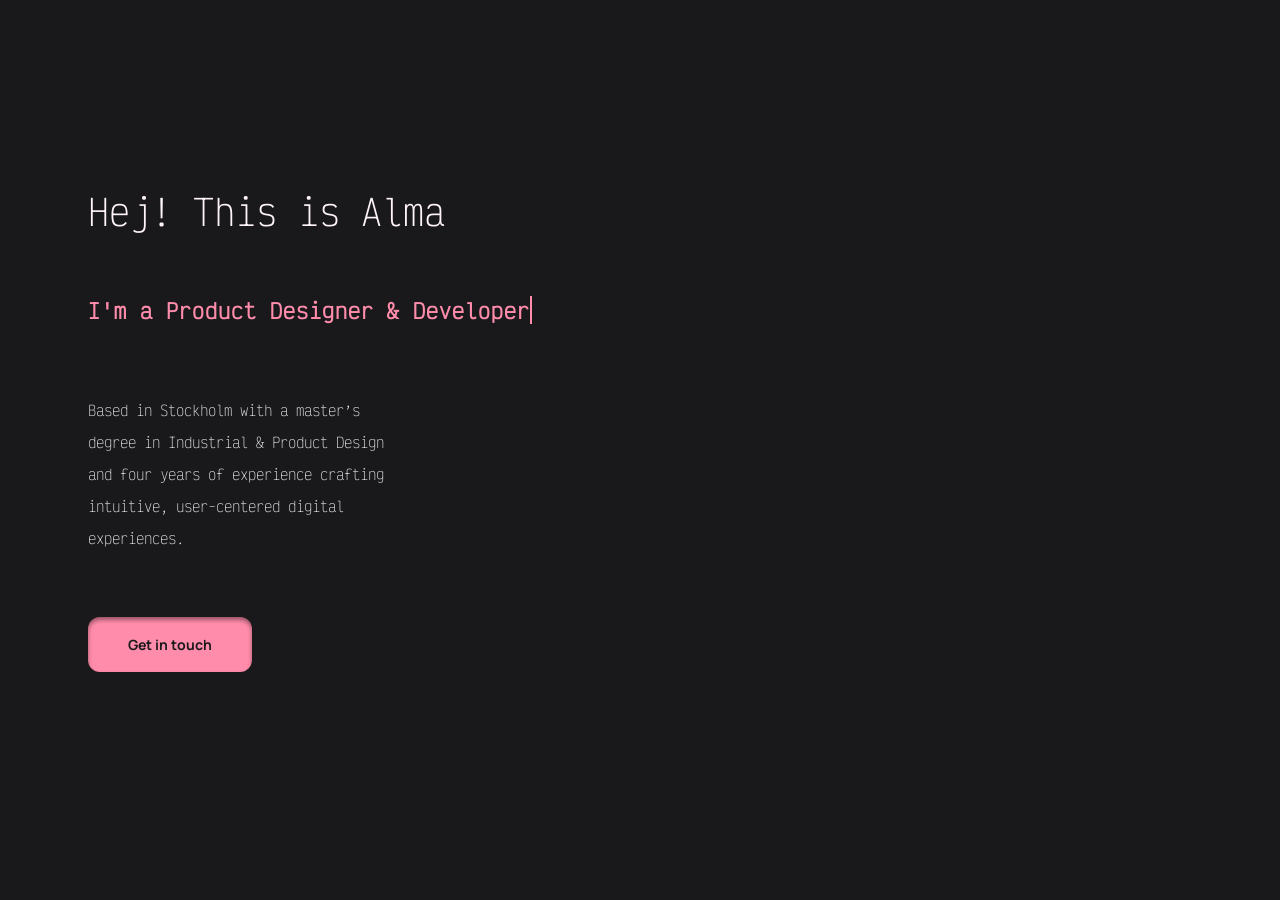
==== index.html @ 5e8067b2 "Portfolio-Hero text and CTA is done" ====
<!DOCTYPE html>
<html lang="en">
  <head>
    <meta charset="UTF-8" />
    <meta name="viewport" content="width=device-width" />
    <link rel="stylesheet" href="styles.css"/>
    <title>Alma_portfolio</title>
  </head>

  <body>
    <section>
     <h1>Hej! This is Alma</h1>
  
     <h2><span class="typing">I'm a Product Designer & Developer</span></h2>
     <p>Based in Stockholm with a master’s degree in Industrial & Product Design and four years of experience crafting intuitive, user-centered digital experiences. </p>
     <a href="mailto:alma.zanjaniyan@gmail.com" class="button" arial-label="get in touch button">Get in touch</a>
     
    </section>
    </body>


</html>
---- styles.css ----
@import url('https://fonts.googleapis.com/css2?family=Manrope:wght@200..800&family=Victor+Mono:ital,wght@0,100..700;1,100..700&display=swap');
html{
    font-size: clamp(14px, 1.1vw, 22px);
    font-family: Manrope, Arial, sans-serif;
    background-color: #19191C;
}

h1{
    font-family: Victor Mono, Arial, sans-serif;
    font-size: 2.5rem;
    font-weight: 120;
    color: #FFF4F7;
    padding-top: 158px;
    padding-left: 80px;
}

body {
    background-color: #19191C;
    font-family: Victor Mono, Arial, sans-serif;
    font-weight: 90;
  }
  
  h2 {
    font-size: 1.5rem;
    padding-top: 32px;
    padding-left: 80px;
  }
  
  .typing {
    color: #FF8CAA;
    display: inline-block;
    overflow: hidden;
    white-space: nowrap;
    border-right: 2px solid #FF8CAA;
    width: 0;
    animation: typing 3s steps(16) forwards;
  }

  @keyframes typing {
    from {
      width: 0;
    }
  
    to {
      width: 34ch;
    }
  }
p{
    font-size: 0.8 rem;
    color: #D9D9D9;
    padding-top: 48px;
    padding-left: 80px;
    padding-right: 860px;
    line-height: 32px;
}

.button {
    display: inline-block;
    padding: 18px 40px;
    background-color: #FF8CAA;
    color: #19191C;
    text-decoration: none;
    border-radius: 12px;
    font-family: Manrope, Arial, sans-serif;
    font-weight: 700;
    transition: background-color 0.3s ease;
    margin-left: 80px;
    margin-top: 48px;
    box-shadow: inset 0 3px 4px rgba(0, 0, 0, 0.4);
  }
  
  .button:hover {
    background-color: #FFCEDA;
  }
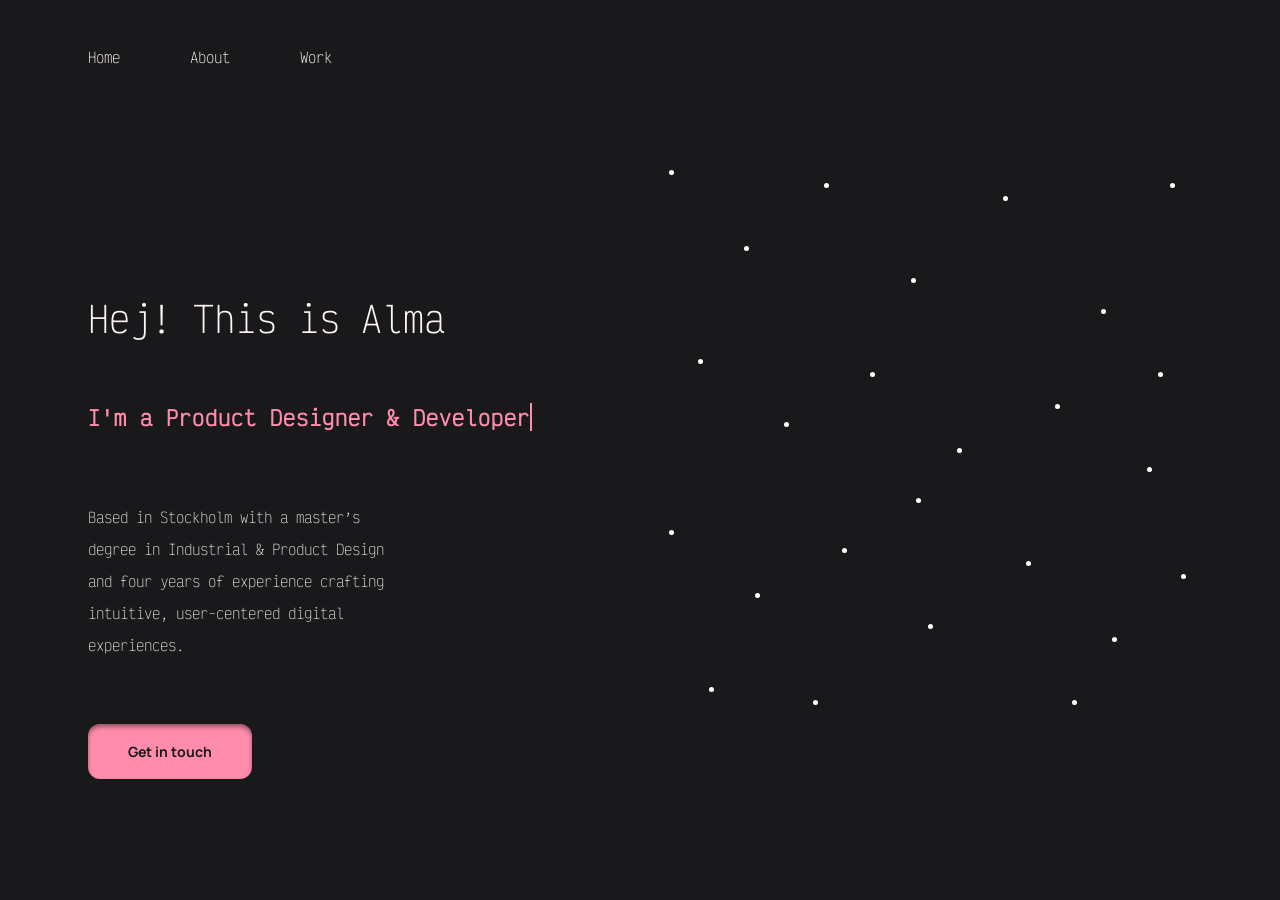
==== commit ed20ea9f: "Navbar and particles are done" ====
--- a/index.html
+++ b/index.html
@@ -8,14 +8,53 @@
   </head>
 
   <body>
+
+    <nav>
+        <ul class="nav-links">
+          <li><a href="#home">Home</a></li>
+          <li><a href="#about">About</a></li>
+          <li><a href="#work">Work</a></li>
+        </ul>
+      
+</nav>
     <section>
      <h1>Hej! This is Alma</h1>
   
      <h2><span class="typing">I'm a Product Designer & Developer</span></h2>
      <p>Based in Stockholm with a master’s degree in Industrial & Product Design and four years of experience crafting intuitive, user-centered digital experiences. </p>
      <a href="mailto:alma.zanjaniyan@gmail.com" class="button" arial-label="get in touch button">Get in touch</a>
-     
+
     </section>
+</div>
+
+<div class="particles">
+    <span></span>
+    <span></span>
+    <span></span>
+    <span></span>
+    <span></span>
+    <span></span>
+    <span></span>
+    <span></span>
+    <span></span>
+    <span></span>
+    <span></span>
+    <span></span>
+    <span></span>
+    <span></span>
+    <span></span>
+    <span></span>
+    <span></span>
+    <span></span>
+    <span></span>
+    <span></span>
+    <span></span>
+    <span></span>
+    <span></span>
+    <span></span>
+    <span></span>
+  </div>
+  
     </body>
 
 
--- a/styles.css
+++ b/styles.css
@@ -73,3 +73,228 @@
   .button:hover {
     background-color: #FFCEDA;
   }
+
+  nav {
+    display: flex;
+    justify-content: flex-start;
+    padding: 40px 80px;
+  }
+  
+  .nav-links {
+    display: flex;
+    gap: 70px;
+    list-style: none;
+    margin: 0;
+    padding: 0;
+  }
+  
+  .nav-links a {
+    color: #FFF4F7;
+    text-decoration: none;
+    font-family: Victor Mono, Arial, sans-serif;
+  }
+  
+  .nav-links a:hover {
+    color: #FF8CAA;
+  }
+  
+  .particles {
+    position: absolute;
+    top: 120px;
+    right: 5%;
+    width: 45%;
+    height: 70vh;
+    overflow: hidden;
+    pointer-events: none;
+  }
+  
+  .particles span {
+    position: absolute;
+    width: 5px;
+    height: 5px;
+    border-radius: 50%;
+    background: white;
+  
+    animation: float 5s ease-in-out infinite;
+  }
+  
+  
+  /* Particle positions */
+  
+  .particles span:nth-child(1) {
+    left: 5%;
+    top: 8%;
+  }
+  
+  .particles span:nth-child(2) {
+    left: 18%;
+    top: 20%;
+  }
+  
+  .particles span:nth-child(3) {
+    left: 32%;
+    top: 10%;
+  }
+  
+  .particles span:nth-child(4) {
+    left: 47%;
+    top: 25%;
+  }
+  
+  .particles span:nth-child(5) {
+    left: 63%;
+    top: 12%;
+  }
+  
+  .particles span:nth-child(6) {
+    left: 80%;
+    top: 30%;
+  }
+  
+  .particles span:nth-child(7) {
+    left: 92%;
+    top: 10%;
+  }
+  
+  .particles span:nth-child(8) {
+    left: 10%;
+    top: 38%;
+  }
+  
+  .particles span:nth-child(9) {
+    left: 25%;
+    top: 48%;
+  }
+  
+  .particles span:nth-child(10) {
+    left: 40%;
+    top: 40%;
+  }
+  
+  .particles span:nth-child(11) {
+    left: 55%;
+    top: 52%;
+  }
+  
+  .particles span:nth-child(12) {
+    left: 72%;
+    top: 45%;
+  }
+  
+  .particles span:nth-child(13) {
+    left: 88%;
+    top: 55%;
+  }
+  
+  .particles span:nth-child(14) {
+    left: 5%;
+    top: 65%;
+  }
+  
+  .particles span:nth-child(15) {
+    left: 20%;
+    top: 75%;
+  }
+  
+  .particles span:nth-child(16) {
+    left: 35%;
+    top: 68%;
+  }
+  
+  .particles span:nth-child(17) {
+    left: 50%;
+    top: 80%;
+  }
+  
+  .particles span:nth-child(18) {
+    left: 67%;
+    top: 70%;
+  }
+  
+  .particles span:nth-child(19) {
+    left: 82%;
+    top: 82%;
+  }
+  
+  .particles span:nth-child(20) {
+    left: 94%;
+    top: 72%;
+  }
+  
+  .particles span:nth-child(21) {
+    left: 12%;
+    top: 90%;
+  }
+  
+  .particles span:nth-child(22) {
+    left: 30%;
+    top: 92%;
+  }
+  
+  .particles span:nth-child(23) {
+    left: 48%;
+    top: 60%;
+  }
+  
+  .particles span:nth-child(24) {
+    left: 75%;
+    top: 92%;
+  }
+  
+  .particles span:nth-child(25) {
+    left: 90%;
+    top: 40%;
+  }
+
+  @keyframes float {
+    0% {
+      transform: translate(0, 0);
+    }
+  
+    50% {
+      transform: translate(30px, -40px);
+    }
+  
+    100% {
+      transform: translate(0, 0);
+    }
+  }
+  .particles span {
+    position: absolute;
+    width: 5px;
+    height: 5px;
+    border-radius: 50%;
+    background: white;
+  
+    animation: float 5s ease-in-out infinite;
+  }
+  .particles span:nth-child(1) {
+    animation-duration: 4s;
+  }
+  
+  .particles span:nth-child(2) {
+    animation-duration: 6s;
+  }
+  
+  .particles span:nth-child(3) {
+    animation-duration: 5s;
+  }
+  
+  .particles span:nth-child(4) {
+    animation-duration: 7s;
+  }
+  
+  .particles span:nth-child(5) {
+    animation-duration: 4.5s;
+  }
+  .particles span:nth-child(2) {
+    animation-delay: 1s;
+  }
+  
+  .particles span:nth-child(3) {
+    animation-delay: 2s;
+  }
+  
+  .particles span:nth-child(4) {
+    animation-delay: 0.5s;
+  }
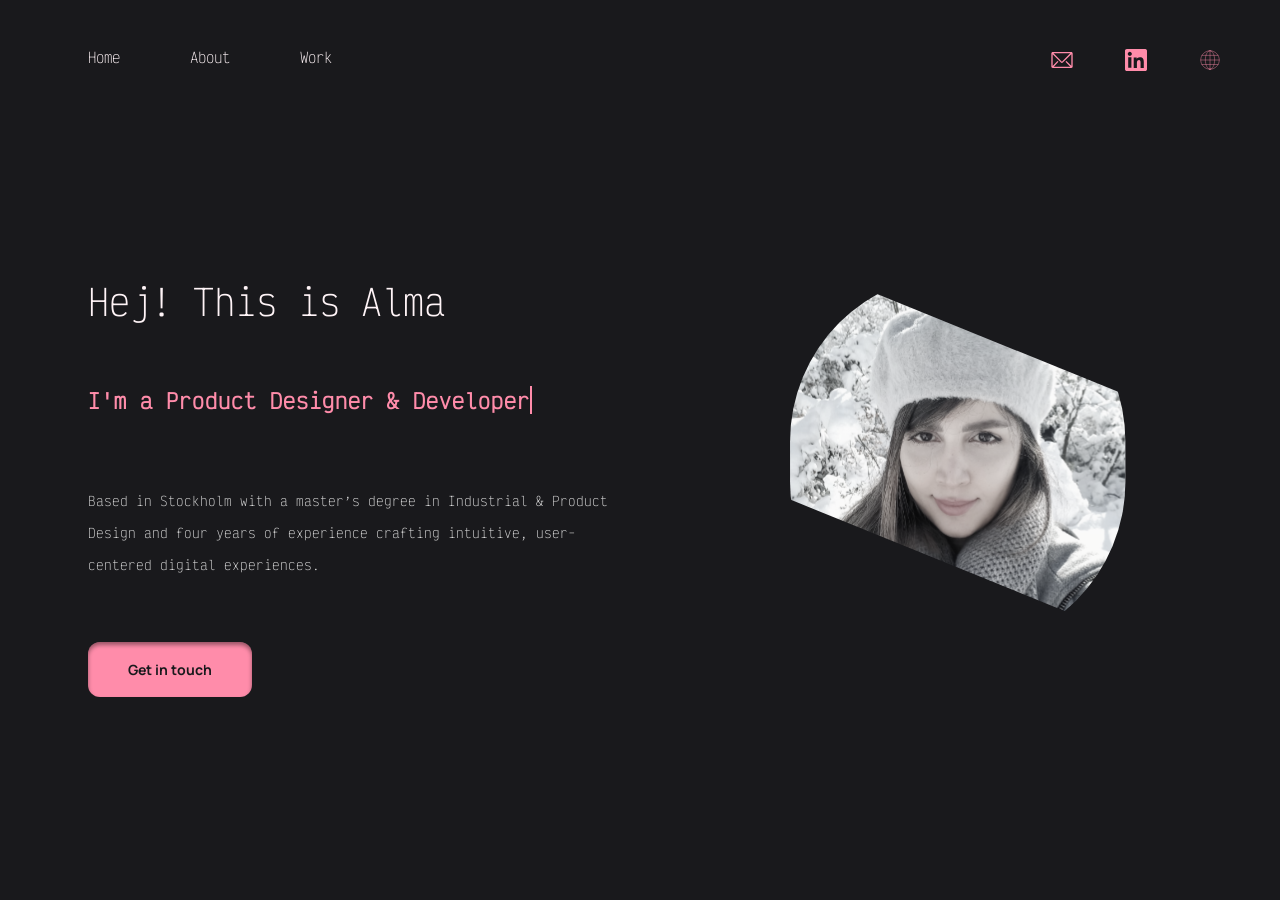
==== commit 3192fba0: "Social icons and responsiveness are done." ====
--- a/index.html
+++ b/index.html
@@ -10,52 +10,100 @@
   <body>
 
     <nav>
-        <ul class="nav-links">
-          <li><a href="#home">Home</a></li>
-          <li><a href="#about">About</a></li>
-          <li><a href="#work">Work</a></li>
-        </ul>
-      
-</nav>
-    <section>
-     <h1>Hej! This is Alma</h1>
+      <ul class="nav-links">
+        <li><a href="#home">Home</a></li>
+        <li><a href="#about">About</a></li>
+        <li><a href="#work">Work</a></li>
+      </ul>
   
-     <h2><span class="typing">I'm a Product Designer & Developer</span></h2>
-     <p>Based in Stockholm with a master’s degree in Industrial & Product Design and four years of experience crafting intuitive, user-centered digital experiences. </p>
-     <a href="mailto:alma.zanjaniyan@gmail.com" class="button" arial-label="get in touch button">Get in touch</a>
+      <div class="social-links">
+        <a href="mailto:alma.zanjaniyan@gmail.com">
+          <img src="Email icon.svg" aria-label="Send an email to Alma" class="social-icon">
+        </a>
+  
+        <a href="https://www.linkedin.com/in/alma-zanjanian">
+          <img src="Linkedin icon.svg" aria-label="Go to Alma's LinkedIn" class="social-icon">
+        </a>
+  
+        <a href="https://almauxdesign.com/">
+          <img src="Website icon.svg" aria-label="Go to Alma's website" class="social-icon">
+        </a>
+      </div>
+    </nav>
+  
+  
+    <div class="hero-visual">
+  
+      <img src="Mask portrait b&w.svg" alt="A photo of Alma" class="portrait">
+  
+      <div class="particles-container">
+        <span></span> 
+        <span></span> 
+        <span></span> 
+        <span></span> 
+        <span></span> 
+        <span></span> 
+        <span></span> 
+        <span></span> 
+        <span></span> 
+        <span></span> 
+        <span></span> 
+        <span></span> 
+        <span></span> 
+        <span></span> 
+        <span></span> 
+        <span></span> 
+        <span></span> 
+        <span></span> 
+        <span></span> 
+        <span></span> 
+        <span></span> 
+        <span></span> 
+        <span></span> 
+        <span></span> 
+        <span></span> 
+        <span></span> 
+        <span></span> 
+        <span></span> 
+        <span></span> 
+        <span></span> 
+        <span></span> 
+        <span></span> 
+        <span></span> 
+        <span></span> 
+        <span></span> 
+        <span></span> 
+        <span></span>
 
+      </div>
+  
+    </div>
+  
+  
+    <section class="hero-text">
+  
+      <h1>Hej! This is Alma</h1>
+  
+      <h2>
+        <span class="typing">I'm a Product Designer & Developer</span>
+      </h2>
+  
+      <p>
+        Based in Stockholm with a master’s degree in Industrial & Product Design
+        and four years of experience crafting intuitive, user-centered digital
+        experiences.
+      </p>
+  
+      <a 
+        href="mailto:alma.zanjaniyan@gmail.com" 
+        class="button"
+      >
+        Get in touch
+      </a>
+  
     </section>
-</div>
-
-<div class="particles">
-    <span></span>
-    <span></span>
-    <span></span>
-    <span></span>
-    <span></span>
-    <span></span>
-    <span></span>
-    <span></span>
-    <span></span>
-    <span></span>
-    <span></span>
-    <span></span>
-    <span></span>
-    <span></span>
-    <span></span>
-    <span></span>
-    <span></span>
-    <span></span>
-    <span></span>
-    <span></span>
-    <span></span>
-    <span></span>
-    <span></span>
-    <span></span>
-    <span></span>
-  </div>
   
-    </body>
+  </body>
 
 
 </html>
--- a/styles.css
+++ b/styles.css
@@ -8,10 +8,10 @@
 
 h1{
     font-family: Victor Mono, Arial, sans-serif;
-    font-size: 2.5rem;
+    font-size: clamp(1.5rem, 3vw, 2.5rem);
     font-weight: 120;
     color: #FFF4F7;
-    padding-top: 158px;
+    padding-top: 132px;
     padding-left: 80px;
 }
 
@@ -22,7 +22,7 @@
   }
   
   h2 {
-    font-size: 1.5rem;
+    font-size: clamp(0.9rem, 1.8vw, 1.5rem);
     padding-top: 32px;
     padding-left: 80px;
   }
@@ -47,11 +47,11 @@
     }
   }
 p{
-    font-size: 0.8 rem;
+    font-size: 0.9rem;
     color: #D9D9D9;
     padding-top: 48px;
     padding-left: 80px;
-    padding-right: 860px;
+    max-width: 550px;
     line-height: 32px;
 }
 
@@ -97,30 +97,89 @@
   .nav-links a:hover {
     color: #FF8CAA;
   }
-  
-  .particles {
+
+  .navbar {
+    display: flex;
+    justify-content: space-between;
+    align-items: center;
+    padding: 40px 80px;
+  }
+  
+  .nav-links {
+    display: flex;
+    gap: 70px;
+    list-style: none;
+    margin: 0;
+    padding: 0;
+  }
+  
+  .nav-links a {
+    color: #FFF4F7;
+    text-decoration: none;
+    font-family: Victor Mono, Arial, sans-serif;
+  }
+  
+  .nav-links a:hover{
+    color: #FF8CAA;
+  }
+
+  .social-links {
+    display: flex;
+    gap: 50px;
+    list-style: none;
+    margin-left: 65%;
+  }
+
+  .social-icon{
+    width: 24px;
+    height: 24px;
+  }
+
+  .hero-visual {
     position: absolute;
     top: 120px;
     right: 5%;
     width: 45%;
     height: 70vh;
-    overflow: hidden;
-    pointer-events: none;
-  }
-  
-  .particles span {
+    max-width: 700px;
+  }
+
+  .portrait {
     position: absolute;
-    width: 5px;
-    height: 5px;
+
+    width: min(700px, 100%);
+    height: auto;
+
+    left: 50%;
+    top: 50%;
+
+    transform: translate(-50%, -50%);
+
+    z-index: 1;
+}
+
+.particles-container{
+  position: absolute;
+  inset: 0;
+
+  width: 100%;
+  height: 100%;
+
+  overflow: hidden;
+  pointer-events: none;
+
+  z-index: 2;
+}
+  
+.particles span {
+    position: absolute;
+    width: 6px;
+    height: 6px;
     border-radius: 50%;
     background: white;
-  
     animation: float 5s ease-in-out infinite;
   }
-  
-  
-  /* Particle positions */
-  
+
   .particles span:nth-child(1) {
     left: 5%;
     top: 8%;
@@ -167,13 +226,13 @@
   }
   
   .particles span:nth-child(10) {
-    left: 40%;
-    top: 40%;
+    left: 42%;
+    top: 44%;
   }
   
   .particles span:nth-child(11) {
-    left: 55%;
-    top: 52%;
+    left: 35%;
+    top: 72%;
   }
   
   .particles span:nth-child(12) {
@@ -223,12 +282,13 @@
   
   .particles span:nth-child(21) {
     left: 12%;
-    top: 90%;
-  }
+    top: 78.5%;
+
+ }
   
   .particles span:nth-child(22) {
     left: 30%;
-    top: 92%;
+    top: 82%;
   }
   
   .particles span:nth-child(23) {
@@ -246,6 +306,56 @@
     top: 40%;
   }
 
+ .particles span:nth-child(26) {
+    left: 38%;
+    top: 52%;
+  }
+
+  .particles span:nth-child(27) {
+    left: 70%;
+    top: 40%;
+  }
+
+  .particles span:nth-child(28) {
+    left: 10%;
+    top: 25%;
+  }
+
+  .particles span:nth-child(29) {
+    left: 55%;
+    top: 30%;
+  }
+
+  .particles span:nth-child(30) {
+    left: 53%;
+    top: 76%;
+  }
+
+  .particles span:nth-child(31) {
+    left: 24%;
+    top: 28%;
+  }
+
+  .particles span:nth-child(32) {
+    left: 82%;
+    top: 36%;
+  }
+
+  .particles span:nth-child(33) {
+    left: 60%;
+    top: 56%;
+  }
+
+  .particles span:nth-child(34) {
+    left: 11%;
+    top: 39%;
+  }
+
+  .particles span:nth-child(35) {
+    left: 67%;
+    top: 63%;
+}
+
   @keyframes float {
     0% {
       transform: translate(0, 0);
@@ -259,21 +369,12 @@
       transform: translate(0, 0);
     }
   }
-  .particles span {
-    position: absolute;
-    width: 5px;
-    height: 5px;
-    border-radius: 50%;
-    background: white;
-  
-    animation: float 5s ease-in-out infinite;
-  }
   .particles span:nth-child(1) {
+    animation-duration: 2.5s;
+  }
+  
+  .particles span:nth-child(2) {
     animation-duration: 4s;
-  }
-  
-  .particles span:nth-child(2) {
-    animation-duration: 6s;
   }
   
   .particles span:nth-child(3) {
@@ -281,20 +382,225 @@
   }
   
   .particles span:nth-child(4) {
-    animation-duration: 7s;
+    animation-duration: 4s;
   }
   
   .particles span:nth-child(5) {
     animation-duration: 4.5s;
   }
-  .particles span:nth-child(2) {
+  .particles span:nth-child(6) {
     animation-delay: 1s;
   }
   
-  .particles span:nth-child(3) {
+  .particles span:nth-child(7) {
     animation-delay: 2s;
   }
   
-  .particles span:nth-child(4) {
-    animation-delay: 0.5s;
+  .particles span:nth-child(8) {
+    animation-delay: 0.5s;
+  }
+
+  .particles span:nth-child(9) {
+    animation-delay: 0.8s;
+  }
+
+  .particles span:nth-child(10) {
+    animation-delay: 2s;
+  }
+
+  .particles span:nth-child(11) {
+    animation-delay: 2s;
+  }
+
+  .particles span:nth-child(12) {
+    animation-delay: 1s;
+  }
+
+  .particles span:nth-child(13) {
+    animation-delay: 2s;
+  }
+
+  .particles span:nth-child(14) {
+    animation-delay: 0.5s;
+  }
+
+  .particles span:nth-child(15) {
+    animation-delay: 0.5s;
+  }
+
+  .particles span:nth-child(16) {
+    animation-delay: 0.7s;
+  }
+
+  .particles span:nth-child(17) {
+    animation-delay: 1.5s;
+  }
+
+  .particles span:nth-child(18) {
+    animation-delay: 0.5s;
+  }
+
+  .particles span:nth-child(19) {
+    animation-delay: 0.5s;
+  }
+
+  .particles span:nth-child(20) {
+    animation-delay: 2s;
+  }
+
+  .particles span:nth-child(21) {
+    animation-delay: 2.5s;
+  }
+
+  .particles span:nth-child(22) {
+    animation-delay: 0.5s;
+  }
+
+  .particles span:nth-child(23) {
+    animation-delay: 2.5s;
+  }
+
+  .particles span:nth-child(24) {
+    animation-delay: 0.5s;
+  }
+
+  .particles span:nth-child(25) {
+    animation-delay: 1.5s;
+  }
+
+  .particles span:nth-child(26) {
+    animation-delay: 0.5s;
+  }
+
+  .particles span:nth-child(27) {
+    animation-delay: 0.5s;
+  }
+
+  .particles span:nth-child(28) {
+    animation-delay: 0.5s;
+  }
+
+  .particles span:nth-child(29) {
+    animation-delay: 0.5s;
+  }
+
+  .particles span:nth-child(30) {
+    animation-delay: 0.5s;
+  }
+
+  .particles span:nth-child(31) {
+    animation-delay: 0.5s;
+  }
+
+  .particles span:nth-child(32) {
+    animation-delay: 0.5s;
+  }
+
+  .particles span:nth-child(33) {
+    animation-delay: 0.5s;
+  }
+
+  .particles span:nth-child(34) {
+    animation-delay: 0.5s;
+  }
+
+  .particles span:nth-child(35) {
+    animation-delay: 0.5s;
+  }
+
+
+  @media (max-width: 600px) {
+
+    nav {
+      padding: 25px;
+      align-items: center;
+    }
+  
+    .nav-links {
+      gap: 32px;
+    }
+  
+    .nav-links a {
+      font-size: 0.90rem;
+    }
+  
+    .social-links {
+      gap: 32px;
+      margin-left: auto;
+    }
+  
+    .social-icon {
+      width: 18px;
+      height: 18px;
+    }
+  
+  
+    .hero-visual {
+      position: relative;
+  
+      top: auto;
+      right: auto;
+  
+      width: 100%;
+      height: 260px;
+  
+      margin-top: 22px;
+    }
+  
+    .portrait {
+      width: 400px;
+      height: auto;
+  
+      left: 50%;
+      top: 50%;
+  
+      transform: translate(-50%, -50%);
+    }
+  
+    .particles-container{
+      width: 100%;
+      height: 100%;
+    }
+  
+    .particles span {
+      width: 3px;
+      height: 3px;
+    }
+  
+    h1 {
+      font-size: 1.40rem;
+  
+      padding-top: 18px;
+      padding-left: 25px;
+      padding-right: 25px;
+    }
+  
+    h2 {
+      font-size: 1.1rem;
+  
+      padding-top: 18px;
+      padding-left: 25px;
+      padding-right: 25px;
+    }
+  
+    p {
+      font-size: 0.9rem;
+  
+      padding-top: 20px;
+      padding-left: 25px;
+      padding-right: 25px;
+  
+      line-height: 24px;
+    }
+  
+    .button {
+      font-size: 1rem;
+  
+      padding: 10px 22px;
+  
+      margin-left: 37%;  
+      margin-bottom: 8%;
+      margin-top: 5%;
+      border-radius: 8px;
+    }
   }
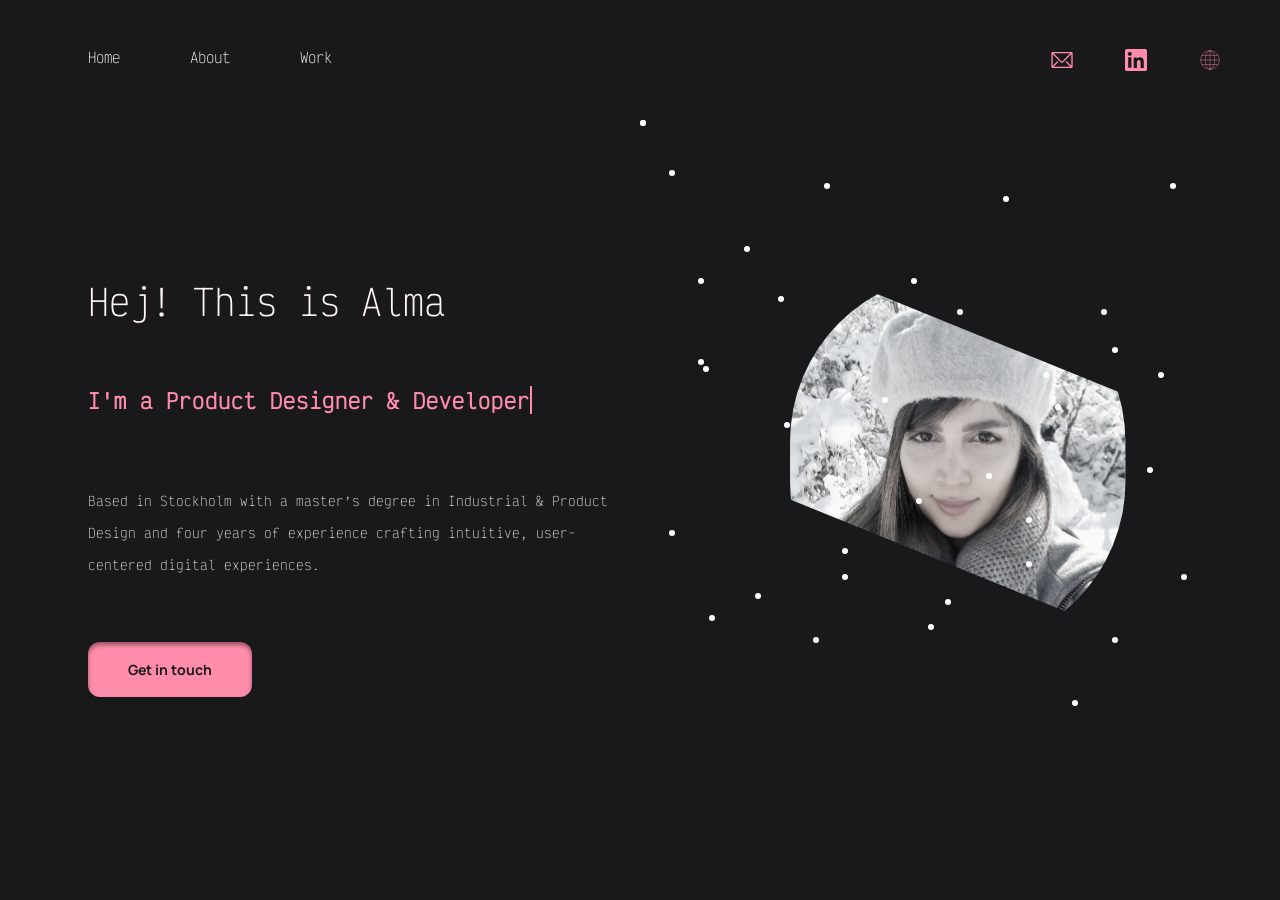
==== commit ae31f284: "About me page is done" ====
--- a/index.html
+++ b/index.html
@@ -11,9 +11,9 @@
 
     <nav>
       <ul class="nav-links">
-        <li><a href="#home">Home</a></li>
-        <li><a href="#about">About</a></li>
-        <li><a href="#work">Work</a></li>
+        <li><a href="index.html">Home</a></li>
+        <li><a href="about.html">About</a></li>
+        <li><a href="work.html">Work</a></li>
       </ul>
   
       <div class="social-links">
@@ -82,13 +82,13 @@
   
     <section class="hero-text">
   
-      <h1>Hej! This is Alma</h1>
+      <h1 class="hero-title">Hej! This is Alma</h1>
   
-      <h2>
+      <h2 class="hero-subtitle">
         <span class="typing">I'm a Product Designer & Developer</span>
       </h2>
   
-      <p>
+      <p class="hero-description">
         Based in Stockholm with a master’s degree in Industrial & Product Design
         and four years of experience crafting intuitive, user-centered digital
         experiences.
--- a/styles.css
+++ b/styles.css
@@ -6,7 +6,7 @@
     background-color: #19191C;
 }
 
-h1{
+.hero-title {
     font-family: Victor Mono, Arial, sans-serif;
     font-size: clamp(1.5rem, 3vw, 2.5rem);
     font-weight: 120;
@@ -21,11 +21,11 @@
     font-weight: 90;
   }
   
-  h2 {
+.hero-subtitle {
     font-size: clamp(0.9rem, 1.8vw, 1.5rem);
     padding-top: 32px;
     padding-left: 80px;
-  }
+}
   
   .typing {
     color: #FF8CAA;
@@ -46,7 +46,8 @@
       width: 34ch;
     }
   }
-p{
+
+  .hero-description {
     font-size: 0.9rem;
     color: #D9D9D9;
     padding-top: 48px;
@@ -171,7 +172,7 @@
   z-index: 2;
 }
   
-.particles span {
+.particles-container span {
     position: absolute;
     width: 6px;
     height: 6px;
@@ -180,178 +181,178 @@
     animation: float 5s ease-in-out infinite;
   }
 
-  .particles span:nth-child(1) {
+  .particles-container span:nth-child(1) {
     left: 5%;
     top: 8%;
   }
   
-  .particles span:nth-child(2) {
+  .particles-container span:nth-child(2) {
     left: 18%;
     top: 20%;
   }
   
-  .particles span:nth-child(3) {
+  .particles-container span:nth-child(3) {
     left: 32%;
     top: 10%;
   }
   
-  .particles span:nth-child(4) {
+  .particles-container span:nth-child(4) {
     left: 47%;
     top: 25%;
   }
   
-  .particles span:nth-child(5) {
+  .particles-container span:nth-child(5) {
     left: 63%;
     top: 12%;
   }
   
-  .particles span:nth-child(6) {
+  .particles-container span:nth-child(6) {
     left: 80%;
     top: 30%;
   }
   
-  .particles span:nth-child(7) {
+  .particles-container span:nth-child(7) {
     left: 92%;
     top: 10%;
   }
   
-  .particles span:nth-child(8) {
+  .particles-container span:nth-child(8) {
     left: 10%;
     top: 38%;
   }
   
-  .particles span:nth-child(9) {
+  .particles-container span:nth-child(9) {
     left: 25%;
     top: 48%;
   }
   
-  .particles span:nth-child(10) {
+  .particles-container span:nth-child(10) {
     left: 42%;
     top: 44%;
   }
   
-  .particles span:nth-child(11) {
+  .particles-container span:nth-child(11) {
     left: 35%;
     top: 72%;
   }
   
-  .particles span:nth-child(12) {
+  .particles-container span:nth-child(12) {
     left: 72%;
     top: 45%;
   }
   
-  .particles span:nth-child(13) {
+  .particles-container span:nth-child(13) {
     left: 88%;
     top: 55%;
   }
   
-  .particles span:nth-child(14) {
+  .particles-container span:nth-child(14) {
     left: 5%;
     top: 65%;
   }
   
-  .particles span:nth-child(15) {
+  .particles-container span:nth-child(15) {
     left: 20%;
     top: 75%;
   }
   
-  .particles span:nth-child(16) {
+  .particles-container span:nth-child(16) {
     left: 35%;
     top: 68%;
   }
   
-  .particles span:nth-child(17) {
+  .particles-container span:nth-child(17) {
     left: 50%;
     top: 80%;
   }
   
-  .particles span:nth-child(18) {
+  .particles-container span:nth-child(18) {
     left: 67%;
     top: 70%;
   }
   
-  .particles span:nth-child(19) {
+  .particles-container span:nth-child(19) {
     left: 82%;
     top: 82%;
   }
   
-  .particles span:nth-child(20) {
+  .particles-container span:nth-child(20) {
     left: 94%;
     top: 72%;
   }
   
-  .particles span:nth-child(21) {
+  .particles-container span:nth-child(21) {
     left: 12%;
     top: 78.5%;
 
  }
   
-  .particles span:nth-child(22) {
+  .particles-container span:nth-child(22) {
     left: 30%;
     top: 82%;
   }
   
-  .particles span:nth-child(23) {
+  .particles-container span:nth-child(23) {
     left: 48%;
     top: 60%;
   }
   
-  .particles span:nth-child(24) {
+  .particles-container span:nth-child(24) {
     left: 75%;
     top: 92%;
   }
   
-  .particles span:nth-child(25) {
+  .particles-container span:nth-child(25) {
     left: 90%;
     top: 40%;
   }
 
- .particles span:nth-child(26) {
+ .particles-container span:nth-child(26) {
     left: 38%;
     top: 52%;
   }
 
-  .particles span:nth-child(27) {
+  .particles-container span:nth-child(27) {
     left: 70%;
     top: 40%;
   }
 
-  .particles span:nth-child(28) {
+  .particles-container span:nth-child(28) {
     left: 10%;
     top: 25%;
   }
 
-  .particles span:nth-child(29) {
+  .particles-container span:nth-child(29) {
     left: 55%;
     top: 30%;
   }
 
-  .particles span:nth-child(30) {
+  .particles-container span:nth-child(30) {
     left: 53%;
     top: 76%;
   }
 
-  .particles span:nth-child(31) {
+  .particles-container span:nth-child(31) {
     left: 24%;
     top: 28%;
   }
 
-  .particles span:nth-child(32) {
+  .particles-container span:nth-child(32) {
     left: 82%;
     top: 36%;
   }
 
-  .particles span:nth-child(33) {
+  .particles-container span:nth-child(33) {
     left: 60%;
     top: 56%;
   }
 
-  .particles span:nth-child(34) {
+  .particles-container span:nth-child(34) {
     left: 11%;
     top: 39%;
   }
 
-  .particles span:nth-child(35) {
+  .particles-container span:nth-child(35) {
     left: 67%;
     top: 63%;
 }
@@ -369,142 +370,142 @@
       transform: translate(0, 0);
     }
   }
-  .particles span:nth-child(1) {
+  .particles-container span:nth-child(1) {
     animation-duration: 2.5s;
   }
   
-  .particles span:nth-child(2) {
+  .particles-container span:nth-child(2) {
     animation-duration: 4s;
   }
   
-  .particles span:nth-child(3) {
+  .particles-container span:nth-child(3) {
     animation-duration: 5s;
   }
   
-  .particles span:nth-child(4) {
+  .particles-container span:nth-child(4) {
     animation-duration: 4s;
   }
   
-  .particles span:nth-child(5) {
+  .particles-container span:nth-child(5) {
     animation-duration: 4.5s;
   }
-  .particles span:nth-child(6) {
+  .particles-container span:nth-child(6) {
     animation-delay: 1s;
   }
   
-  .particles span:nth-child(7) {
+  .particles-container span:nth-child(7) {
     animation-delay: 2s;
   }
   
-  .particles span:nth-child(8) {
-    animation-delay: 0.5s;
-  }
-
-  .particles span:nth-child(9) {
+  .particles-container span:nth-child(8) {
+    animation-delay: 0.5s;
+  }
+
+  .particles-container span:nth-child(9) {
     animation-delay: 0.8s;
   }
 
-  .particles span:nth-child(10) {
+  .particles-container span:nth-child(10) {
     animation-delay: 2s;
   }
 
-  .particles span:nth-child(11) {
+  .particles-container span:nth-child(11) {
     animation-delay: 2s;
   }
 
-  .particles span:nth-child(12) {
+  .particles-container span:nth-child(12) {
     animation-delay: 1s;
   }
 
-  .particles span:nth-child(13) {
+  .particles-container span:nth-child(13) {
     animation-delay: 2s;
   }
 
-  .particles span:nth-child(14) {
-    animation-delay: 0.5s;
-  }
-
-  .particles span:nth-child(15) {
-    animation-delay: 0.5s;
-  }
-
-  .particles span:nth-child(16) {
+  .particles-container span:nth-child(14) {
+    animation-delay: 0.5s;
+  }
+
+  .particles-container span:nth-child(15) {
+    animation-delay: 0.5s;
+  }
+
+  .particles-container span:nth-child(16) {
     animation-delay: 0.7s;
   }
 
-  .particles span:nth-child(17) {
+  .particles-container span:nth-child(17) {
     animation-delay: 1.5s;
   }
 
-  .particles span:nth-child(18) {
-    animation-delay: 0.5s;
-  }
-
-  .particles span:nth-child(19) {
-    animation-delay: 0.5s;
-  }
-
-  .particles span:nth-child(20) {
+  .particles-container span:nth-child(18) {
+    animation-delay: 0.5s;
+  }
+
+  .particles-container span:nth-child(19) {
+    animation-delay: 0.5s;
+  }
+
+  .particles-container span:nth-child(20) {
     animation-delay: 2s;
   }
 
-  .particles span:nth-child(21) {
+  .particles-container span:nth-child(21) {
     animation-delay: 2.5s;
   }
 
-  .particles span:nth-child(22) {
-    animation-delay: 0.5s;
-  }
-
-  .particles span:nth-child(23) {
+  .particles-container span:nth-child(22) {
+    animation-delay: 0.5s;
+  }
+
+  .particles-container span:nth-child(23) {
     animation-delay: 2.5s;
   }
 
-  .particles span:nth-child(24) {
-    animation-delay: 0.5s;
-  }
-
-  .particles span:nth-child(25) {
+  .particles-container span:nth-child(24) {
+    animation-delay: 0.5s;
+  }
+
+  .particles-container span:nth-child(25) {
     animation-delay: 1.5s;
   }
 
-  .particles span:nth-child(26) {
-    animation-delay: 0.5s;
-  }
-
-  .particles span:nth-child(27) {
-    animation-delay: 0.5s;
-  }
-
-  .particles span:nth-child(28) {
-    animation-delay: 0.5s;
-  }
-
-  .particles span:nth-child(29) {
-    animation-delay: 0.5s;
-  }
-
-  .particles span:nth-child(30) {
-    animation-delay: 0.5s;
-  }
-
-  .particles span:nth-child(31) {
-    animation-delay: 0.5s;
-  }
-
-  .particles span:nth-child(32) {
-    animation-delay: 0.5s;
-  }
-
-  .particles span:nth-child(33) {
-    animation-delay: 0.5s;
-  }
-
-  .particles span:nth-child(34) {
-    animation-delay: 0.5s;
-  }
-
-  .particles span:nth-child(35) {
+  .particles-container span:nth-child(26) {
+    animation-delay: 0.5s;
+  }
+
+  .particles-container span:nth-child(27) {
+    animation-delay: 0.5s;
+  }
+
+  .particles-container span:nth-child(28) {
+    animation-delay: 0.5s;
+  }
+
+  .particles-container span:nth-child(29) {
+    animation-delay: 0.5s;
+  }
+
+  .particles-container span:nth-child(30) {
+    animation-delay: 0.5s;
+  }
+
+  .particles-container span:nth-child(31) {
+    animation-delay: 0.5s;
+  }
+
+  .particles-container span:nth-child(32) {
+    animation-delay: 0.5s;
+  }
+
+  .particles-container span:nth-child(33) {
+    animation-delay: 0.5s;
+  }
+
+  .particles-container span:nth-child(34) {
+    animation-delay: 0.5s;
+  }
+
+  .particles-container span:nth-child(35) {
     animation-delay: 0.5s;
   }
 
@@ -603,4 +604,81 @@
       margin-top: 5%;
       border-radius: 8px;
     }
-  }+  }
+
+  .portrait-about{
+    top: 14%;
+    left: 52%;
+    position: absolute;
+    width: min(650px, 100%);
+    height: min(730px, 100%);
+
+  }
+
+  .about-title {
+    font-family: Victor Mono, Arial, sans-serif;
+    font-size: clamp(1.5rem, 3vw, 2.5rem);
+    font-weight: 120;
+    color: #FF8CAA;
+    margin-left: 90px;
+    margin-top: 5%;
+}
+
+.about-text {
+    font-family: Victor Mono, Arial, sans-serif;
+    font-size: 0.9rem;
+    color: #D9D9D9;
+    line-height: 34px;
+    max-width: 650px;
+    height: min(730px, 100%);
+    margin-left: 90px;
+    margin-top: 3%;
+}
+
+@media (max-width: 1000px) and (min-width: 601px) {
+
+    .portrait-about {
+        width: 45%;
+        height: auto;
+        left: 75%;
+        top: 35%;
+    }
+
+    .about-title {
+        margin-left: 60px;
+        margin-top: 5%;
+    }
+
+    .about-text {
+        max-width: 45%;
+        margin-left: 75px;
+        line-height: 28px;
+    }
+
+}
+
+@media (max-width: 600px) {
+
+    .portrait-about {
+        position: static;
+        display: block;
+        width: 100%;
+        max-width: 350px;
+        height: auto;
+        margin: 30px auto 0;
+    }
+
+    .about-title {
+        font-size: 1.4rem;
+        margin: 40px 25px 0;
+    }
+
+
+    .about-text {
+        font-size: 0.9rem;
+        line-height: 24px;
+        max-width: none;
+        margin: 20px 25px 40px;
+    }
+
+}
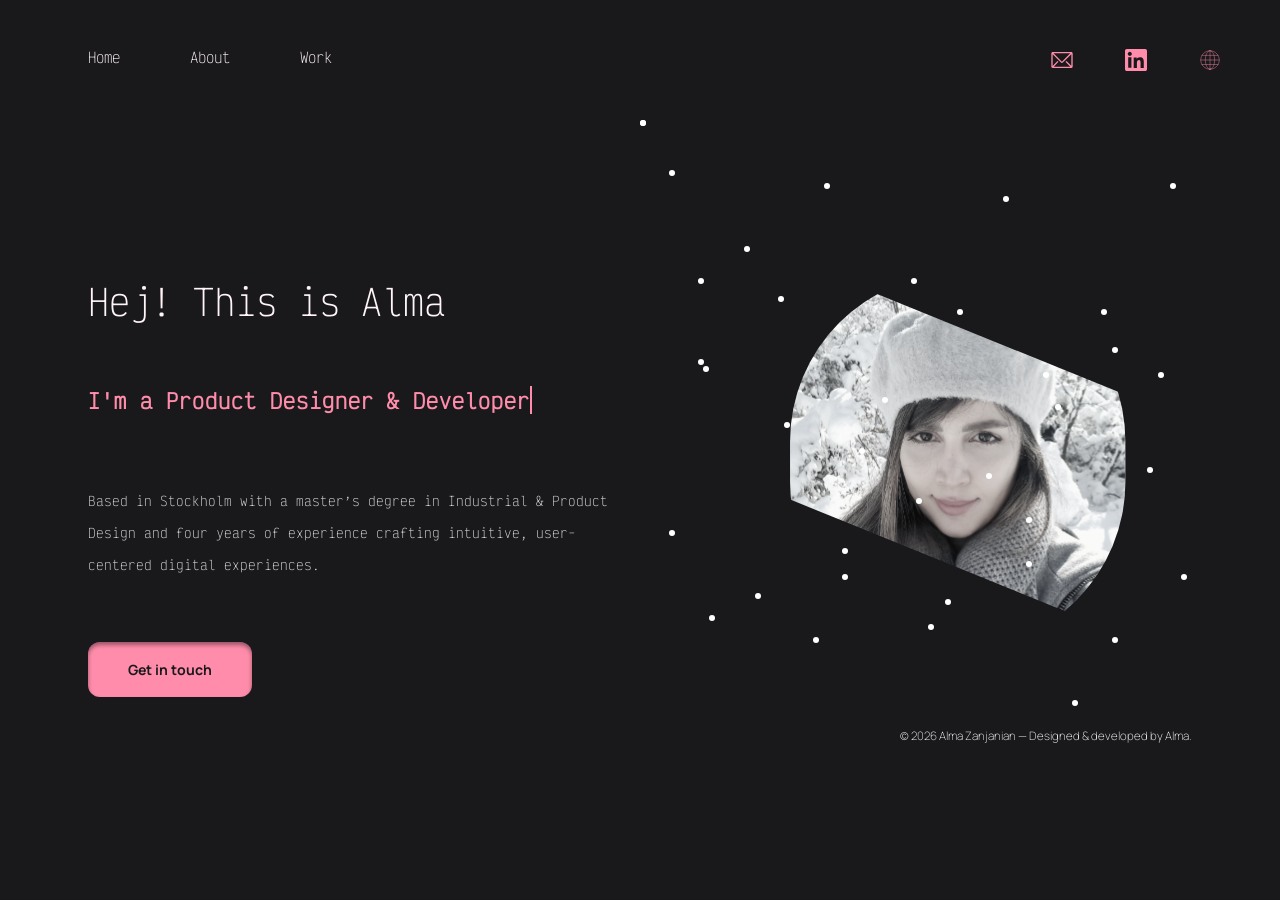
==== commit 41a70d9b: "Work page is done." ====
--- a/index.html
+++ b/index.html
@@ -102,8 +102,10 @@
       </a>
   
     </section>
-  
+    <footer>
+        <p>© 2026 Alma Zanjanian — Designed & developed by Alma.</p>
+    </footer>
   </body>
-
+ 
 
 </html>
--- a/styles.css
+++ b/styles.css
@@ -534,29 +534,23 @@
       width: 18px;
       height: 18px;
     }
-  
-  
     .hero-visual {
-      position: relative;
-  
-      top: auto;
-      right: auto;
-  
-      width: 100%;
-      height: 260px;
-  
-      margin-top: 22px;
-    }
-  
-    .portrait {
-      width: 400px;
-      height: auto;
-  
-      left: 50%;
-      top: 50%;
-  
-      transform: translate(-50%, -50%);
-    }
+        position: relative;
+        top: auto;
+        right: auto;
+        width: 100%;
+        height: 200px;
+        margin-top: 10px;
+      }
+    
+      .portrait {
+        width: 400px;
+        height: auto;
+        left: 50%;
+        top: 50%;
+        transform: translate(-50%, -50%);
+      }
+  
   
     .particles-container{
       width: 100%;
@@ -600,7 +594,7 @@
       padding: 10px 22px;
   
       margin-left: 37%;  
-      margin-bottom: 8%;
+      margin-bottom: 4%;
       margin-top: 5%;
       border-radius: 8px;
     }
@@ -617,7 +611,7 @@
 
   .about-title {
     font-family: Victor Mono, Arial, sans-serif;
-    font-size: clamp(1.5rem, 3vw, 2.5rem);
+    font-size: clamp(1rem, 3vw, 1.8rem);
     font-weight: 120;
     color: #FF8CAA;
     margin-left: 90px;
@@ -681,4 +675,110 @@
         margin: 20px 25px 40px;
     }
 
+}
+
+.ux-work {
+    font-family: Victor Mono, Arial, sans-serif;
+    font-size: clamp(1rem, 2.3vw, 1.3rem);
+    font-weight: 12px;
+    color: #FDDCE4;
+    margin-left: 90px;
+    margin-top: 3%;
+}
+.development-work {
+    font-family: Victor Mono, Arial, sans-serif;
+    font-size: clamp(1rem, 2.3vw, 1.3rem);
+    font-weight: 12px;
+    color: #FDDCE4;
+    margin-left: 90px;
+    margin-top: 5%;
+}
+
+.projects-grid {
+    display: grid;
+    grid-template-columns: repeat(3, 1fr);
+    gap: 30px;
+    width: 80%;
+    max-width: 1600px;
+    margin: 50px auto;
+}
+
+.card {
+    height: 400px;
+    position: relative;
+    overflow: hidden;
+    background-size: cover;
+    background-position: center;
+}
+
+.Digipay {
+    background-image: url("Fintech project.svg");
+}
+
+.Fashionpub {
+    background-image: url("Fashionpub project.svg");
+}
+
+.Paramount {
+    background-image: url("Paramont project.svg");
+}
+.project-info {
+    font-family: Manrope, Arial, sans-serif;
+    color: white;
+    font-size: clamp(0.7rem, 1vw, 1.4rem);
+    opacity: 0;
+    text-align: center;
+    margin-bottom: 30px;
+    transition: opacity 0.3s ease;
+}
+
+.overlay {
+    position: absolute;
+    inset: 0;
+
+    display: flex;
+    justify-content: center;
+    align-items: flex-end;
+
+    background-color: rgba(0, 0, 0, 0.7);
+    opacity: 0;
+    transition: opacity 0.3s ease;
+}
+
+.card:hover .overlay {
+    opacity: 1;
+}
+
+.card:hover .project-info {
+    opacity: 1;
+}
+
+.projects-grid {
+    display: grid;
+    grid-template-columns: repeat(3, 1fr);
+    gap: 30px;
+    width: 90%;
+    max-width: 1500px;
+    margin: 50px auto;
+}
+@media (max-width: 600px) {
+    .projects-grid {
+        grid-template-columns: 1fr;
+    }
+    .development-work {
+        text-align: center;
+        margin-left: 0;
+        margin-right: 0;
+        margin-top: 5%;
+      }
+}
+footer {
+    display: flex;
+    justify-content: flex-end;
+    
+    font-family: Manrope, Arial, sans-serif;
+    color: white;
+    font-size: clamp(0.5rem, 0.9vw, 1rem);
+
+    padding: 20px 80px;
 }
